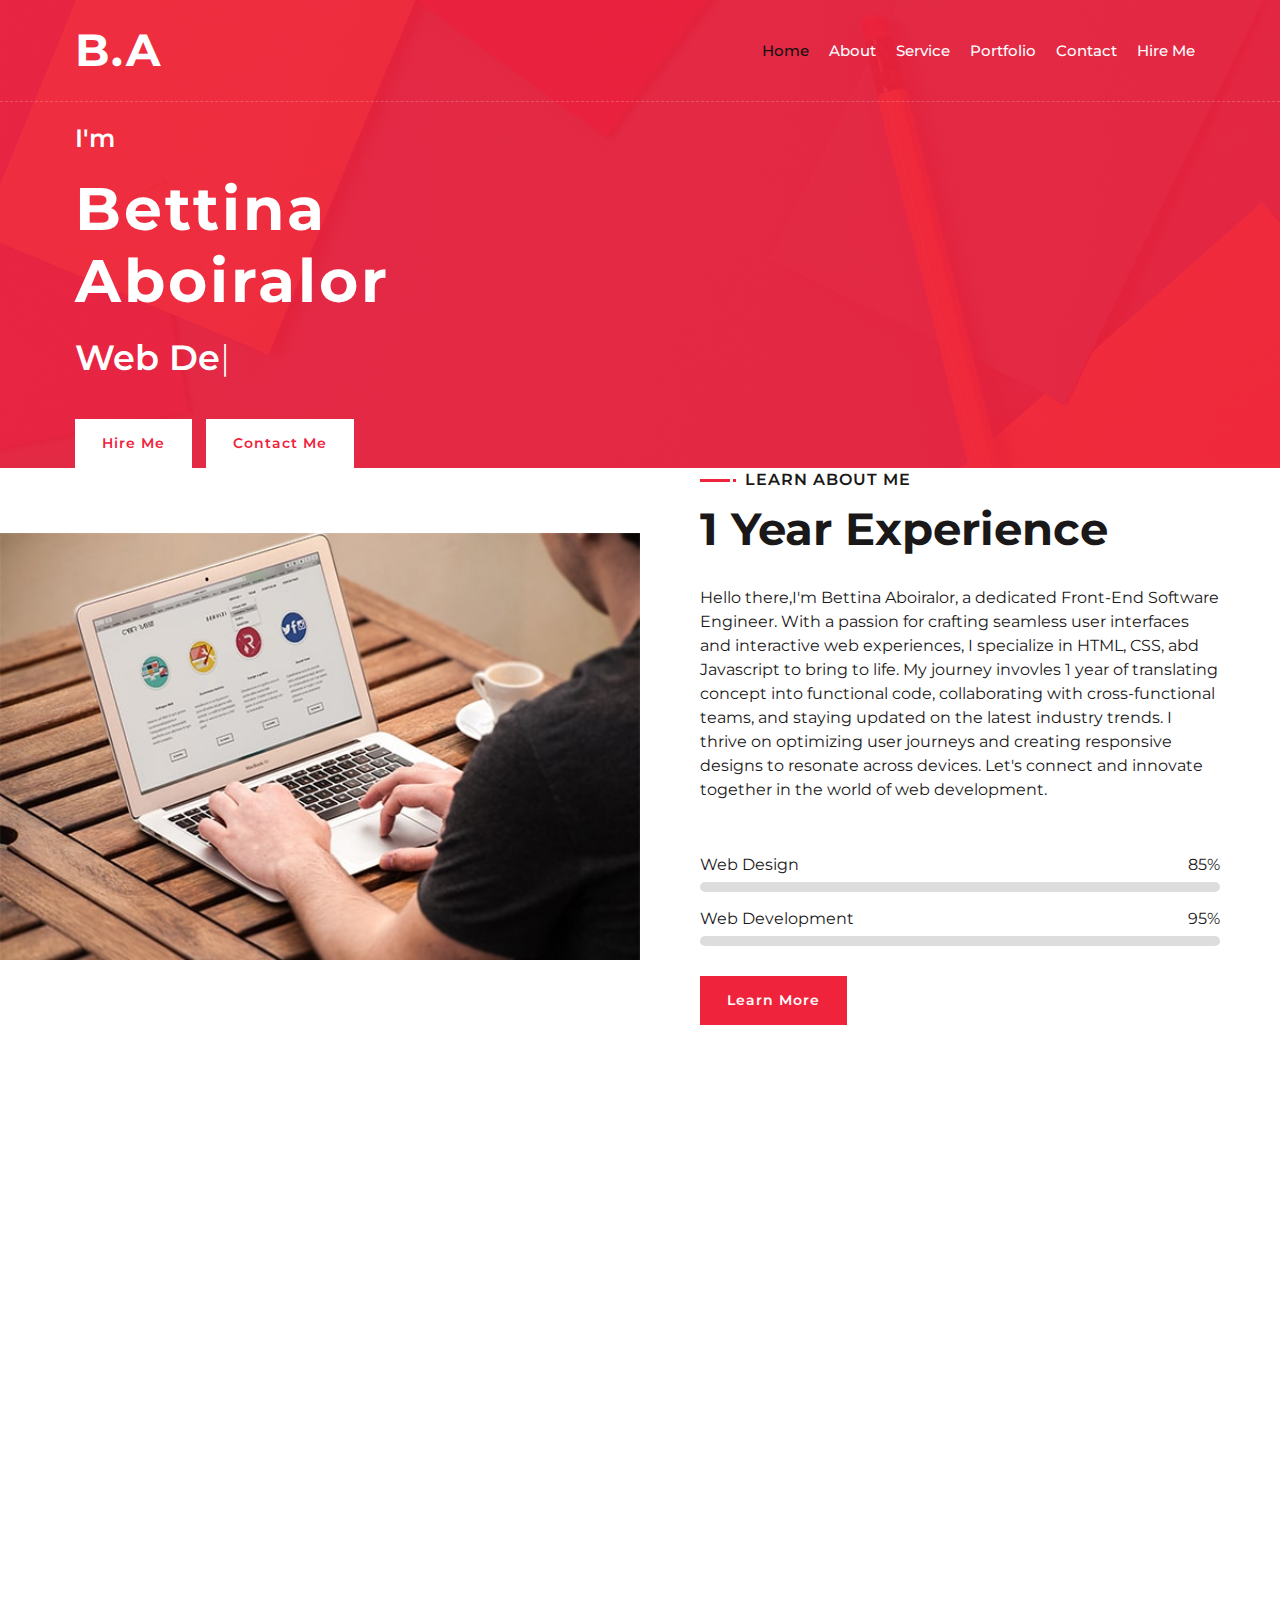
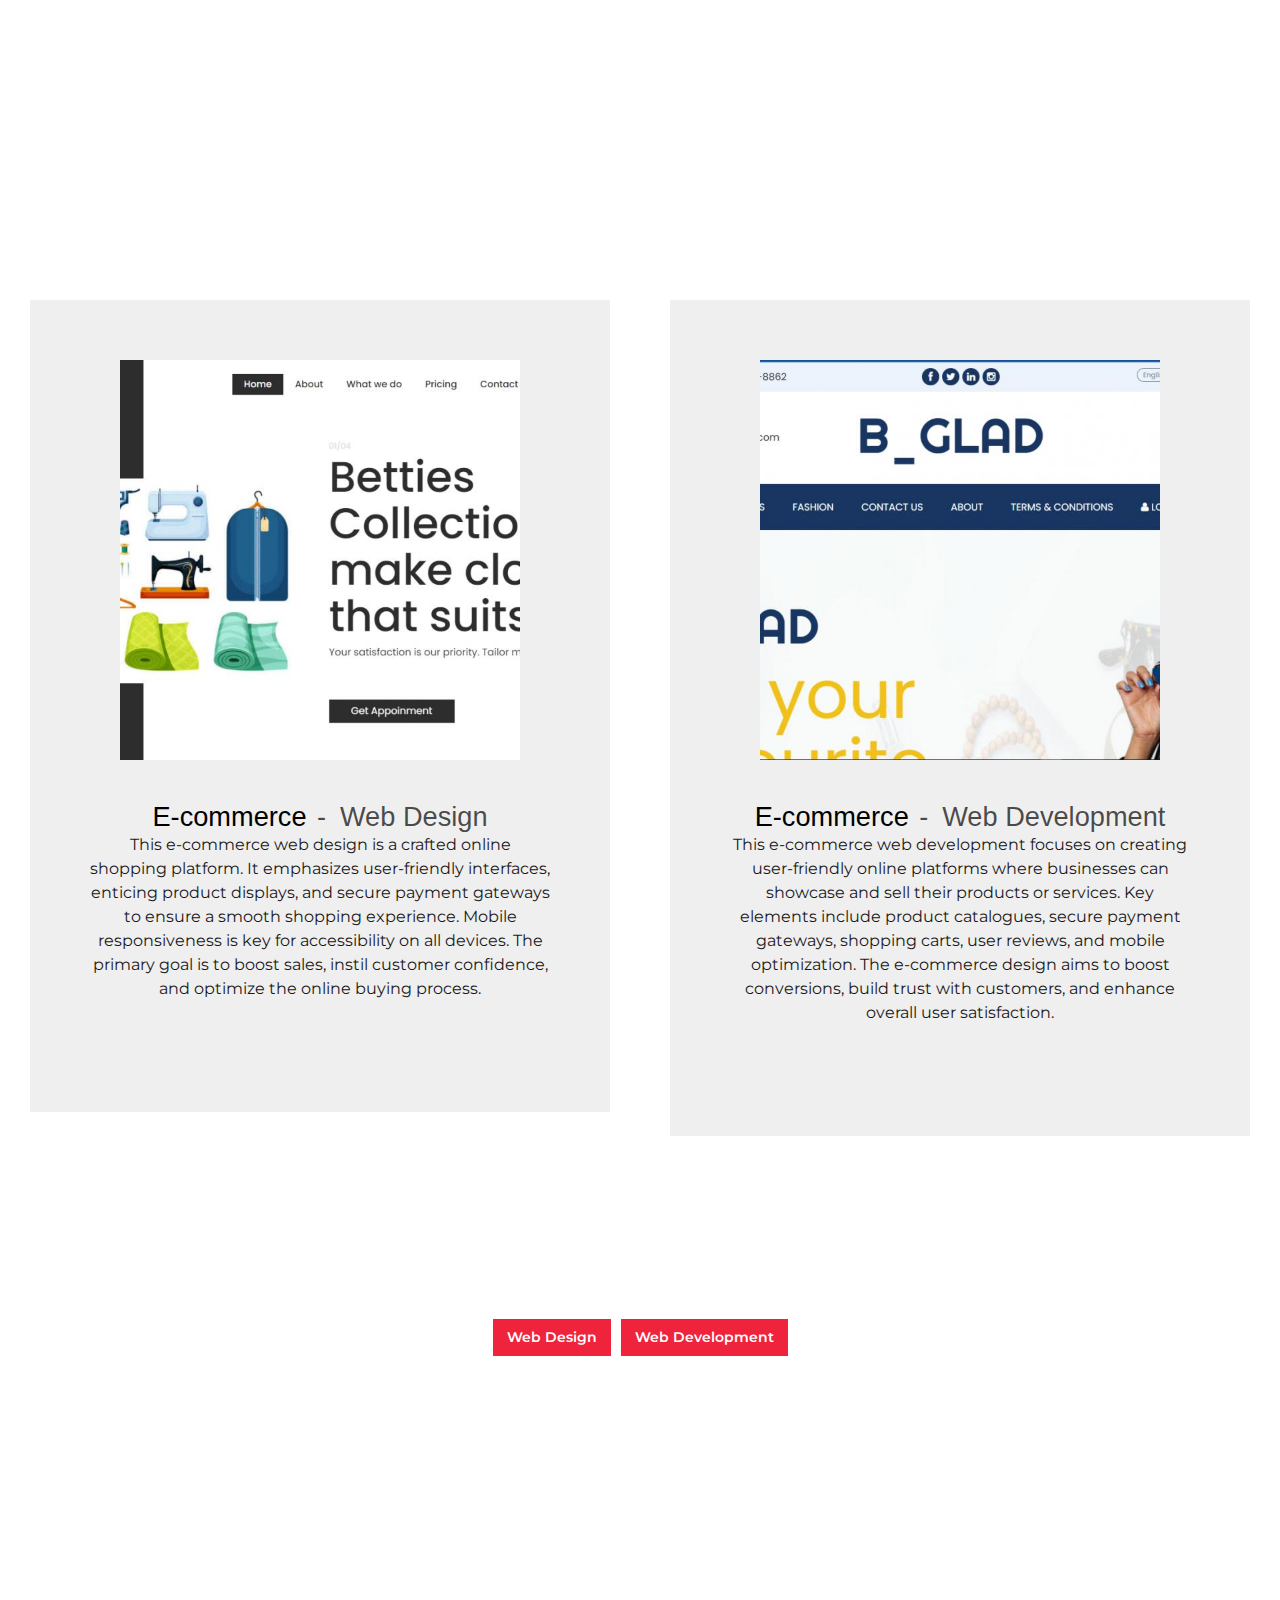
==== index.html @ 9f7c63f4 "Add files via upload" ====
<!DOCTYPE html>
<html lang="en">
    <head>
        <meta charset="utf-8">
        <title>B.A</title>
        <link rel="icon" href="favicon.ico">
        <meta content="width=device-width, initial-scale=1.0" name="viewport">
        <meta name="keywords">
        <meta name="description">

        <!-- Favicon -->
        <link href="img/favicon.ico" rel="icon">

        <!-- Google Font -->
        <link href="https://fonts.googleapis.com/css2?family=Montserrat:wght@300;400;500;600;700&display=swap" rel="stylesheet">
      

        <!-- CSS Libraries -->
        
        <link href="https://stackpath.bootstrapcdn.com/bootstrap/4.4.1/css/bootstrap.min.css" rel="stylesheet">
        <link href="https://cdnjs.cloudflare.com/ajax/libs/font-awesome/5.10.0/css/all.min.css" rel="stylesheet">
        <link href="lib/animate/animate.min.css" rel="stylesheet">
        <link href="lib/owlcarousel/assets/owl.carousel.min.css" rel="stylesheet">
        <link href="lib/lightbox/css/lightbox.min.css" rel="stylesheet">

        <!-- Template Stylesheet -->
        <link href="css/style.css" rel="stylesheet">
        
    </head>

    <body data-spy="scroll" data-target=".navbar" data-offset="51">
        <!-- Nav Bar Start -->
        <div class="navbar navbar-expand-lg bg-light navbar-light">
            <div class="container-fluid">
                <a href="index.html" class="navbar-brand">B.A</a>
                <button type="button" class="navbar-toggler" data-toggle="collapse" data-target="#navbarCollapse">
                    <span class="navbar-toggler-icon"></span>
                </button>

                <div class="collapse navbar-collapse justify-content-between" id="navbarCollapse">
                    <div class="navbar-nav ml-auto">
                        <a href="index.html" class="nav-item nav-link active">Home</a>
                        <a href="about.html" class="nav-item nav-link">About</a>
                        <a href="service.html" class="nav-item nav-link">Service</a>
                        <a href="portfolio.html" class="nav-item nav-link">Portfolio</a>
                        <a href="contact.html" class="nav-item nav-link">Contact</a>
                        <a href="hireme.html" class="nav-item nav-link">Hire Me</a>
                    </div>
                </div>
            </div>
        </div>
        <!-- Nav Bar End -->


        <!-- Hero Start -->
        <div class="hero" id="home">
            <div class="container-fluid">
                <div class="row align-items-center">
                    <div class="col-sm-12 col-md-6">
                        <div class="hero-content">
                            <div class="hero-text">
                                <p>I'm</p>
                                <h1>Bettina Aboiralor</h1>
                                <h2></h2>
                                <div class="typed-text">Web Designer, Web Developer, Front End Developer</div>
                            </div>
                            <div class="hero-btn">
                                <a class="btn" href="hireme.html">Hire Me</a>
                                <a class="btn" href="contact.html" >Contact Me</a>
                            </div>
                        </div>
                    </div>
                   
                    </div>
                </div>
            </div>
        </div>
        <!-- Hero End -->


        <!-- About Start -->
        <div class="about wow fadeInUp" data-wow-delay="0.1s" id="about">
            <div class="container-fluid">
                <div class="row align-items-center">
                    <div class="col-lg-6">
                        <div class="about-img">
                            <img src="img/blog-2.jpg" alt="Image">
                        </div>
                    </div>
                    <div class="col-lg-6">
                        <div class="about-content">
                            <div class="section-header text-left">
                                <p>Learn About Me</p>
                                <h2>1 Year Experience</h2>
                            </div>
                            <div class="about-text">
                                <p>
                                  Hello there,I'm Bettina Aboiralor, a dedicated Front-End Software Engineer. With a passion for crafting seamless user interfaces and interactive web experiences, I specialize in HTML, CSS, abd Javascript to bring to life. My journey invovles 1 year of translating concept into functional code, collaborating with cross-functional teams, and staying updated on the latest industry trends. I thrive on optimizing user journeys and creating responsive designs to resonate across devices. Let's connect and innovate together in the world of web development.
                                </p>
                            </div>
                            <div class="skills">
                                <div class="skill-name">
                                    <p>Web Design</p><p>85%</p>
                                </div>
                                <div class="progress">
                                    <div class="progress-bar" role="progressbar" aria-valuenow="85" aria-valuemin="0" aria-valuemax="100"></div>
                                </div>
                                <div class="skill-name">
                                    <p>Web Development</p><p>95%</p>
                                </div>
                                <div class="progress">
                                    <div class="progress-bar" role="progressbar" aria-valuenow="95" aria-valuemin="0" aria-valuemax="100"></div>
                                </div>
                            </div>
                            <a class="btn" href="">Learn More</a>
                        </div>
                    </div>
                </div>
            </div>
        </div>
        <!-- About End -->
        
        
        <!-- Service Start -->
        <div class="service" id="service">
            <div class="container">
                <div class="section-header text-center wow zoomIn" data-wow-delay="0.1s">
                    <p>What I do</p>
                    <h2>Awesome Quality Services</h2>
                   <br>
                    <p>My passion and goal is to help make your business standout.</p>
                </div>
                <div class="row">
                    <div class="col-lg-6 wow fadeInUp" data-wow-delay="0.0s">
                        <div class="service-item">
                            <div class="service-icon">
                                <i class="fa fa-laptop"></i>
                            </div>
                            <div class="service-text">
                                <h3>Web Design</h3>
                                <p>
                                    My passion as a web designer involves a deep love for creative expression and visual aesthetics. My goal is to craft captivating and user-friendly websites that not only look great but also effectively convey information and engage visitors. I aspire to continuously refine your design skills, stay updated on design trends, and deliver solutions that exceed your clients’ expectations.
                                </p>
                            </div>
                        </div>
                    </div>
                    <div class="col-lg-6 wow fadeInUp" data-wow-delay="0.2s">
                        <div class="service-item">
                            <div class="service-icon">
                                <i class="fa fa-laptop-code"></i>
                            </div>
                            <div class="service-text">
                                <h3>Web Development</h3>
                                <p>
                                    As a web developer, my passion revolves around coding, problem-solving, and building digital solutions. My goal is to create efficient, functional, and secure websites and web applications. I’m enthusiastic about staying current with programming languages and technologies, and my ultimate aim is to develop innovative and user-friendly web experiences that address real-world needs and challenges.
                                </p>
                            </div>
                        </div>
                    </div>
                   
                </div>
            </div>
        </div>
        <!-- Service End -->
        
        
        <!-- works
    ================================================== -->
   


    <div class="service" id="service">
        <div class="container">
            <div class="section-header text-center wow zoomIn" data-wow-delay="0.1s">
                            <p>My Works</p>
                            <h2>Selected Works</h2>
                           <br>
                            <p> Here are some of my selected works I have done lately. Feel free to 
                                check them out.</p>
                        </div>
                    </div>
                </div>

                     
                        <div class="masonry__brick" data-aos="fade-up">
                            <div class="item-folio">
                                <div class="item-folio__thumb">
                                    <a href="img/portfolio/gallery/bfs.jpg" class="thumb-link" title="Web Design" data-size="1050x700">
                                        <img src="img/portfolio/bfs.jpg"
                                             width=400 heiight=400 srcset="img/portfolio/bfs.jpg 1x, img/portfolio/bfs@2x.jpg 2x" alt="">
                                    </a>
                                    <a href="https://bcollections.github.io/" class="item-folio__project-link" title="Project link" target="_blank"></a>
                                </div>
                                
                                <div class="item-folio__text">
                                    <h4 class="item-folio__title">
                                        E-commerce
                                    </h4>
                                    <p class="item-folio__cat">
                                        Web Design
                                    </p>
                                </div>
                                <div class="item-folio__caption">
                                    <p>This e-commerce web design is a crafted online shopping platform. It emphasizes user-friendly interfaces, enticing product displays, and secure payment gateways to ensure a smooth shopping experience. Mobile responsiveness is key for accessibility on all devices. The primary goal is to boost sales, instil customer confidence, and optimize the online buying process.</p>
                                </div>
                            </div>
                        </div> <!-- end masonry__brick -->

             
                       
                          

                                <div class="masonry__brick" data-aos="fade-up">
                                    <div class="item-folio">
                                        <div class="item-folio__thumb">
                                            <a href="img/portfolio/gallery/bglad.jpg" class="thumb-link" title="Web Development" data-size="1050x700">
                                                <img src="img/portfolio/bglad.jpg"
                                                     width=400 heiight=400 srcset="img/portfolio/bglad.jpg 1x, img/portfolio/bglad@2x.jpg 2x" alt="">
                                            </a>
                                            <a href="https://bglad1.github.io/bettie.github.io/" class="item-folio__project-link" title="Project link" target="_blank"></a>
                                        </div>
                                        
                                        <div class="item-folio__text">
                                            <h4 class="item-folio__title">
                                                E-commerce
                                            </h4>
                                            <p class="item-folio__cat">
                                                Web Development
                                            </p>
                                        </div>
                                        <div class="item-folio__caption">
                                            <p>This e-commerce web development focuses on creating user-friendly online platforms where businesses can showcase and sell their products or services. Key elements include product catalogues, secure payment gateways, shopping carts, user reviews, and mobile optimization. The e-commerce design aims to boost conversions, build trust with customers, and enhance overall user satisfaction.</p>
                                        </div>
                                    </div>
                                </div> <!-- end masonry__brick -->
        
                     
                    
                                <div class="masonry-wrap">
        
                                    <div class="masonry">
                                        <div class="grid-sizer"></div>
                                  
                                </div>
             
                
        </div> <!-- end masonry-wrap -->

    </section> <!-- end s-work -->


                  
    
                
        <!-- Portfolio Start -->
        <div class="portfolio" id="portfolio">
            <div class="container">
                <div class="section-header text-center wow zoomIn" data-wow-delay="0.1s">
                    <p>My Portfolio</p>
                    <h2>My Excellent Portfolio</h2>
                </div>
                <div class="row">
                    <div class="col-12">
                        <ul id="portfolio-filter">
                            <li data-filter=".filter-1">Web Design</li>
                            <li data-filter=".filter-1">Web Development</li>
                        </ul>
                    </div>
                </div>
                <div class="row portfolio-container">
                    <div class="col-lg-4 col-md-6 col-sm-12 portfolio-item filter-1 wow fadeInUp" data-wow-delay="0.0s">
                        <div class="portfolio-wrap">
                            <div class="portfolio-img">
                                <img src="img/portfolio-1.jpg" alt="Image">
                            </div>
                            <div class="portfolio-text">
                                <h3>eCommerce Website</h3>
                                <a class="btn" href="img/portfolio-1.jpg" data-lightbox="portfolio">+</a>
                            </div>
                        </div>
                    </div>
                    <div class="col-lg-4 col-md-6 col-sm-12 portfolio-item filter-2 wow fadeInUp" data-wow-delay="0.2s">
                        <div class="portfolio-wrap">
                            <div class="portfolio-img">
                                <img src="img/portfolio-2.jpg" alt="Image">
                            </div>
                            <div class="portfolio-text">
                                <h3>Product Landing Page</h3>
                                <a class="btn" href="img/portfolio-2.jpg" data-lightbox="portfolio">+</a>
                            </div>
                        </div>
                    </div>
                    <div class="col-lg-4 col-md-6 col-sm-12 portfolio-item filter-3 wow fadeInUp" data-wow-delay="1s">
                        <div class="portfolio-wrap">
                            <div class="portfolio-img">
                                <img src="img/portfolio-6.jpg" alt="Image">
                            </div>
                            <div class="portfolio-text">
                                <h3>Company Website</h3>
                                <a class="btn" href="img/portfolio-6.jpg" data-lightbox="portfolio">+</a>
                            </div>
                        </div>
                    </div>
                </div>
            </div>
        </div>
        <!-- Portfolio End -->
        
        
       
        
        <!-- Contact Start -->
        
        <div class="service" id="service">
            <div class="container">
                <div class="section-header text-center wow zoomIn" data-wow-delay="0.1s">
                                <p>Contact</p>
                                <h2>Contact Us</h2>
                               
                            </div>
                        </div>
                    </div>

                    

        <div class="contact wow fadeInUp" data-wow-delay="0.1s" id="contact">
          
            <div class="container-fluid">
                <div class="container">
                    
                    <div class="row align-items-center">
                        <div class="col-md-4"></div>
                        <div class="col-md-8">
                            <div class="contact-form">
                                <div id="success"></div>
                                <form name="sentMessage" id="contactForm" novalidate="novalidate">
                                    <div class="control-group">
                                        <input type="text" class="form-control" id="name" placeholder="Your Name" required="required" data-validation-required-message="Please enter your name" />
                                        <p class="help-block"></p>
                                    </div>
                                    <div class="control-group">
                                        <input type="email" class="form-control" id="email" placeholder="Your Email" required="required" data-validation-required-message="Please enter your email" />
                                        <p class="help-block"></p>
                                    </div>
                                    <div class="control-group">
                                        <input type="text" class="form-control" id="subject" placeholder="Subject" required="required" data-validation-required-message="Please enter a subject" />
                                        <p class="help-block"></p>
                                    </div>
                                    <div class="control-group">
                                        <textarea class="form-control" id="message" placeholder="Message" required="required" data-validation-required-message="Please enter your message"></textarea>
                                        <p class="help-block"></p>
                                    </div>
                                    <div>
                                        <button class="btn" type="submit" id="sendMessageButton">Send Message</button>
                                    </div>
                                </form>
                            </div>
                        </div>
                    </div>
                </div>
            </div>
        </div>
        <!-- Contact End -->


        <!-- Footer Start -->
  <div class="footer wow fadeIn" data-wow-delay="0.3s">
    <div class="container-fluid">
        <div class="container">
            <div class="footer-info">
                <h2>Bettina Aboiralor</h2>
                <h3>FCT, Abuja , Nigeria</h3>
                <div class="footer-menu">
                    <p>+234-8139-128-862</p>
                    <p>bettinaaboiralor@gmail.com</p>
                </div>
                <div class="footer-social">
                    <a href="https://twitter.com/QuinnBettie1?t=qSFgED2hx6zxRzD1YYDjOA&s=09"><i class="fab fa-twitter"></i></a>
                    <a href="https://www.facebook.com/bettina.aboiralor?mibextid=ZbWKwL"><i class="fab fa-facebook-f"></i></a>
                    <a href="https://www.youtube.com/@bettinaaboiralor"><i class="fab fa-youtube"></i></a>
                    <a href="https://instagram.com/b__glad?igshid=ZGUzMzM3NWJiOQ=="><i class="fab fa-instagram"></i></a>
                    <a href="https://www.linkedin.com/in/bettina-eghonghon-6123a1281"><i class="fab fa-linkedin-in"></i></a>
                </div>
            </div>
        </div>
        <div class="container copyright">
            <p>&copy; <a href="#">Bettina Aboiralor</a>, All Right Reserved
  
  </div>
    </div>
</div>
<!-- Footer End -->


 

        



        <!-- JavaScript Libraries -->
        <script src="https://code.jquery.com/jquery-3.4.1.min.js"></script>
        <script src="https://stackpath.bootstrapcdn.com/bootstrap/4.4.1/js/bootstrap.bundle.min.js"></script>
        <script src="lib/easing/easing.min.js"></script>
        <script src="lib/wow/wow.min.js"></script>
        <script src="lib/waypoints/waypoints.min.js"></script>
        <script src="lib/typed/typed.min.js"></script>
        <script src="lib/owlcarousel/owl.carousel.min.js"></script>
        <script src="lib/isotope/isotope.pkgd.min.js"></script>
        <script src="lib/lightbox/js/lightbox.min.js"></script>
        
        <!-- Contact Javascript File -->
        <script src="mail/jqBootstrapValidation.min.js"></script>
        <script src="mail/contact.js"></script>


        <!-- Java Script
    ================================================== -->
    <script src="js/jquery-3.2.1.min.js"></script>
    <script src="js/main.js"></script>

    </body>
  </html>
---- css/style.css ----
/*******************************/
/********* General CSS *********/
/*******************************/
body {
    color: #1a1818;
    background: #ffffff;
    font-family: 'Montserrat', sans-serif;
}

h1,
h2, 
h3, 
h4,
h5, 
h6 {
    color: #1a1818;
}

a {
    color: #181717;
    transition: .3s;
}

a:hover,
a:active,
a:focus {
    color: #EF233C;
    outline: none;
    text-decoration: none;
}

.btn:focus,
.form-control:focus {
    box-shadow: none;
}

.container-fluid {
    max-width: 1366px;
}

.btn {
    padding: 12px 25px;
    font-size: 14px;
    font-weight: 600;
    letter-spacing: 1px;
    color: #ffffff;
    background: #EF233C;
    border: 2px solid transparent;
    border-radius: 0;
    box-shadow: inset 0 0 0 50px #EF233C;
    transition: ease-out 0.3s;
    -webkit-transition: ease-out 0.3s;
    -moz-transition: ease-out 0.3s;
}

.btn:hover {
    color: #EF233C;
    background: transparent;
    box-shadow: inset 0 0 0 0 #EF233C;
    border-color: #EF233C;
}

#loader {
    position: fixed;
    top: 0;
    right: 0;
    bottom: 0;
    left: 0;
    display: flex;
    align-items: center;
    justify-content: center;
    background: #ffffff;
    opacity: 0;
    visibility: hidden;
    -webkit-transition: opacity .3s ease-out, visibility 0s linear .3s;
    -o-transition: opacity .3s ease-out, visibility 0s linear .3s;
    transition: opacity .3s ease-out, visibility 0s linear .3s;
    z-index: 999;
}

#loader.show {
    -webkit-transition: opacity .6s ease-out, visibility 0s linear 0s;
    -o-transition: opacity .6s ease-out, visibility 0s linear 0s;
    transition: opacity .6s ease-out, visibility 0s linear 0s;
    visibility: visible;
    opacity: 1;
}

#loader .loader {
    position: relative;
    width: 45px;
    height: 45px;
    border: 5px solid #dddddd;
    border-top: 5px solid #EF233C;
    border-radius: 50%;
    -webkit-animation: spin 2s linear infinite;
    animation: spin 2s linear infinite;
}

@-webkit-keyframes spin {
    0% { -webkit-transform: rotate(0deg); }
    100% { -webkit-transform: rotate(360deg); }
}

@keyframes spin {
    0% { transform: rotate(0deg); }
    100% { transform: rotate(360deg); }
}

.back-to-top {
    position: fixed;
    display: none;
    width: 44px;
    height: 44px;
    padding: 8px 0;
    text-align: center;
    line-height: 1;
    font-size: 22px;
    right: 15px;
    bottom: 15px;
    z-index: 9;
}

.back-to-top i {
    color: #ffffff;
}

.back-to-top:hover i {
    color: #414141;
}


/**********************************/
/*********** Nav Bar CSS **********/
/**********************************/
.navbar {
    position: relative;
    transition: .5s;
    z-index: 999;
}

.navbar.nav-sticky {
    position: fixed;
    top: 0;
    width: 100%;
    box-shadow: 0 2px 5px rgba(0, 0, 0, .3);
}

.navbar .navbar-brand {
    margin: 0;
    font-size: 45px;
    line-height: 0px;
    font-weight: 700;
    letter-spacing: 2px;
    transition: .5s;
    
}

.navbar .navbar-brand img {
    max-width: 100%;
    max-height: 40px;
}

.navbar .dropdown-menu {
    margin-top: 0;
    border: 0;
    border-radius: 0;
    background: #f8f9fa;
}

@media (min-width: 992px) {
    .navbar {
        position: absolute;
        width: 100%;
        padding: 30px 60px;
        background: transparent !important;
        border-bottom: 1px dashed rgba(256, 256, 256, .2);
        z-index: 9;
    }
    
    .navbar.nav-sticky {
        padding: 10px 60px;
        background: #ffffff !important;
    }
    
    .navbar .navbar-brand {
        color: #ffffff;
    }
    
    .navbar.nav-sticky .navbar-brand {
        color: #EF233C;
    }

    .navbar-light .navbar-nav .nav-link,
    .navbar-light .navbar-nav .nav-link:focus {
        padding: 10px 10px 8px 10px;
        color: #ffffff;
        font-size: 15px;
        font-weight: 500;
    }
    
    .navbar-light.nav-sticky .navbar-nav .nav-link,
    .navbar-light.nav-sticky .navbar-nav .nav-link:focus {
        color: #414141;
    }

    .navbar-light .navbar-nav .nav-link:hover,
    .navbar-light .navbar-nav .nav-link.active {
        color: #111111;
    }
    
    .navbar-light.nav-sticky .navbar-nav .nav-link:hover,
    .navbar-light.nav-sticky .navbar-nav .nav-link.active {
        color: #EF233C;
    }
}

@media (max-width: 991.98px) {   
    .navbar {
        padding: 15px;
        background: #ffffff !important;
    }
    
    .navbar .navbar-brand {
        color: #EF233C;
    }
    
    .navbar .navbar-nav {
        margin-top: 15px;
    }
    
    .navbar a.nav-link {
        padding: 5px;
    }
    
    .navbar .dropdown-menu {
        box-shadow: none;
    }
}


/*******************************/
/********** Hero CSS ***********/
/*******************************/
.hero {
    position: relative;
    width: 100%;
    margin-bottom: 45px;
    padding: 120px 0 0 0;
    overflow: hidden;
    background: linear-gradient(rgba(239, 35, 60, .95), rgba(239, 35, 60, .95)), url(../img/hero-bg.jpg);
    background-position: center;
    background-repeat: no-repeat;
    background-size: cover;
}

.hero .container-fluid {
    padding: 0;
}

.hero .hero-image {
    position: relative;
    text-align: right;
    padding-right: 75px;
}

.hero .hero-image img {
    max-width: 80%;
    max-height: 80%;
}

.hero .hero-content {
    position: relative;
    padding-left: 75px;
    display: flex;
    align-items: flex-start;
    justify-content: center;
    flex-direction: column;
}

.hero .hero-text p {
    color: #ffffff;
    font-size: 25px;
    font-weight: 600;
    margin-bottom: 15px;
}

.hero .hero-text h1 {
    color: #ffffff;
    font-size: 60px;
    font-weight: 700;
    letter-spacing: 3px;
    margin-bottom: 15px;
}

.hero .hero-text h2 {
    display: inline-block;
    margin: 0;
    height: 35px;
    color: #ffffff;
    font-size: 35px;
    font-weight: 600;
}

.hero .hero-text .typed-text {
    display: none;
}

.hero .hero-text .typed-cursor {
    font-size: 35px;
    font-weight: 300;
    color: #ffffff;
}

.hero .hero-btn .btn {
    margin-top: 35px;
    color: #EF233C;
    background: #ffffff;
    box-shadow: inset 0 0 0 50px #ffffff;
}

.hero .hero-btn .btn:hover {
    color: #ffffff;
    background: transparent;
    box-shadow: inset 0 0 0 0 #ffffff;
    border-color: #ffffff;
}

.hero .hero-btn .btn:first-child {
    margin-right: 10px;
}

@media (max-width: 991.98px) {
    .hero {
        padding-top: 60px;
    }
    
    .hero .hero-content {
        padding: 0 15px;
    }
    
    .hero .hero-text p {
        font-size: 20px;
    }
    
    .hero .hero-text h1 {
        font-size: 45px;
    }
    
    .hero .hero-text h2 {
        font-size: 25px;
        height: 25px;
    }
    
    .hero .hero-btn .btn {
        padding: 12px 30px;
        letter-spacing: 1px;
    }
}

@media (max-width: 767.98px) {
    .hero {
        padding-top: 60px;
        padding-bottom: 60px;
    }
    
    .hero,
    .hero .hero-text,
    .hero .hero-btn {
        width: 100%;
        text-align: center;
    }
    
    .hero .hero-text p {
        font-size: 18px;
    }
    
    .hero .hero-text h1 {
        font-size: 35px;
    }
    
    .hero .hero-text h2 {
        font-size: 22px;
        height: 22px;
    }
    
    .hero .hero-btn .btn {
        padding: 10px 15px;
        letter-spacing: 1px;
    }
}

@media (max-width: 575.98px) {
    .hero .hero-text p {
        font-size: 16px;
    }
    
    .hero .hero-text h1 {
        font-size: 30px;
    }
    
    .hero .hero-text h2 {
        font-size: 18px;
        height: 18px;
    }
    
    .hero .hero-btn .btn {
        padding: 8px 10px;
        letter-spacing: 0;
    }
}


/*******************************/
/******* Section Header ********/
/*******************************/
.section-header {
    position: relative;
    margin-bottom: 45px;
}

.section-header p {
    display: inline-block;
    margin: 0 30px;
    margin-bottom: 10px;
    padding-left: 15px;
    position: relative;
    font-size: 16px;
    font-weight: 600;
    letter-spacing: 1px;
    text-transform: uppercase;
    background: #ffffff;
}

.section-header p::before {
    position: absolute;
    content: "";
    height: 3px;
    top: 11px;
    right: 0;
    left: -30px;
    background: #EF233C;
    z-index: -1;
}

.section-header p::after {
    position: absolute;
    content: "";
    width: 3px;
    height: 3px;
    top: 11px;
    left: 3px;
    background: #EF233C;
    z-index: 1;
}

.section-header h2 {
    margin: 0;
    position: relative;
    font-size: 45px;
    font-weight: 700;
}

@media (max-width: 767.98px) {
    .section-header h2 {
        font-size: 30px;
    }
}


/*******************************/
/********** About CSS **********/
/*******************************/
.about {
    position: relative;
    width: 100%;
    margin: -45px 0 45px 0;
}

.about .col-lg-6 {
    padding: 0;
}

.about .section-header {
    margin-bottom: 30px;
}

.about .about-img {
    position: relative;
    height: 100%;
}

.about .about-img img {
    position: relative;
    width: 100%;
    height: 100%;
    object-fit: cover;
}

.about .about-content {
    padding: 0 60px;
}

.about .about-text p {
    font-size: 16px;
}

.about .skills {
    margin-bottom: 30px;
}

.about .skill-name {
    margin-top: 15px;
}

.about .skill-name p {
    display: inline-block;
    margin-bottom: 5px;
    font-size: 16px;
    font-weight: 400;
}

.about .skill-name p:last-child {
    float: right;
}

.about .progress {
    height: 10px;
    border-radius: 10px;
    background: #dddddd;
}

.about .progress .progress-bar {
    width: 0px;
    background: #EF233C;
    border-radius: 10px;
    transition: 2s;
}

.about .about-text a.btn {
    margin-top: 15px;
}

@media (max-width: 991.98px) {
    .about .about-content {
        padding: 45px 15px 0 15px;
    }
}


/*******************************/
/******* Experience CSS ********/
/*******************************/
.experience {
    position: relative;
    padding: 45px 0 15px 0;
}

.experience .timeline {
    position: relative;
    width: 100%;
}

.experience .timeline::after {
    content: '';
    position: absolute;
    width: 2px;
    background: #EF233C;
    top: 0;
    bottom: 0;
    left: 50%;
    margin-left: -1px;
}

.experience .timeline .timeline-item {
    position: relative;
    background: inherit;
    width: 50%;
    margin-bottom: 30px;
}

.experience .timeline .timeline-item.left {
    left: 0;
    padding-right: 30px;
}

.experience .timeline .timeline-item.right {
    left: 50%;
    padding-left: 30px;
}

.experience .timeline .timeline-item::after {
    content: '';
    position: absolute;
    width: 16px;
    height: 16px;
    top: 48px;
    right: -8px;
    background: #ffffff;
    border: 2px solid #EF233C;
    border-radius: 16px;
    z-index: 1;
}

.experience .timeline .timeline-item.right::after {
    left: -8px;
}

.experience .timeline .timeline-item::before {
  content: '';
  position: absolute;
  width: 0;
  height: 0;
  top: 46px;
  right: 10px;
  z-index: 1;
  border: 10px solid;
  border-color: transparent transparent transparent #dddddd;
}

.experience .timeline .timeline-item.right::before {
  left: 10px;
  border-color: transparent #dddddd transparent transparent;
}

.experience .timeline .timeline-date {
    position: absolute;
    width: 100%;
    top: 44px;
    font-size: 16px;
    font-weight: 600;
    color: #EF233C;
    text-transform: uppercase;
    letter-spacing: 1px;
    z-index: 1;
}

.experience .timeline .timeline-item.left .timeline-date {
    text-align: left;
    left: calc(100% + 55px);
}

.experience .timeline .timeline-item.right .timeline-date {
    text-align: right;
    right: calc(100% + 55px);
}

.experience .timeline .timeline-text {
    padding: 30px;
    background: #ffffff;
    position: relative;
    border-right: 5px solid #dddddd;
    box-shadow: 0 0 60px rgba(0, 0, 0, .08);
}

.experience .timeline .timeline-item.right .timeline-text {
    border-right: none;
    border-left: 5px solid #dddddd;
}

.experience .timeline .timeline-text h2 {
    margin: 0 0 5px 0;
    font-size: 22px;
    font-weight: 600;
}

.experience .timeline .timeline-text h4 {
    margin: 0 0 10px 0;
    font-size: 16px;
    font-style: italic;
    font-weight: 400;
}

.experience .timeline .timeline-text p {
    margin: 0;
    font-size: 16px;
}

@media (max-width: 767.98px) {
    .experience .timeline::after {
        left: 8px;
    }

    .experience .timeline .timeline-item {
        width: 100%;
        padding-left: 38px;
    }
    
    .experience .timeline .timeline-item.left {
        padding-right: 0;
    }
    
    .experience .timeline .timeline-item.right {
        left: 0%;
        padding-left: 38px;
    }

    .experience .timeline .timeline-item.left::after, 
    .experience .timeline .timeline-item.right::after {
        left: 0;
    }
    
    .experience .timeline .timeline-item.left::before,
    .experience .timeline .timeline-item.right::before {
        left: 18px;
        border-color: transparent #dddddd transparent transparent;
    }
    
    .experience .timeline .timeline-item.left .timeline-date,
    .experience .timeline .timeline-item.right .timeline-date {
        position: relative;
        top: 0;
        right: auto;
        left: 0;
        text-align: left;
        margin-bottom: 10px;
    }
    
    .experience .timeline .timeline-item.left .timeline-text,
    .experience .timeline .timeline-item.right .timeline-text {
        border-right: none;
        border-left: 5px solid #dddddd;
    }
}


/* ------------------------------------------------------------------- 
 * ## links
 * ------------------------------------------------------------------- */
 a {
    color: #cf1767;
    transition: all 0.3s ease-in-out;
  }
  
  a:hover,
  a:focus,
  a:active {
    color: #000000;
  }
  
  a:hover,
  a:active {
    outline: 0;
  }
  <!-- Back to top button -->
  <a href="#" class="btn back-to-top"><i class="fa fa-chevron-up"></i></a>
  


 
  
  <!-- Pre Loader -->
  <div id="loader" class="show">
      <div class="loader"></div>
  </div>

    

/* ------------------------------------------------------------------- 
 * ## Spacing 
 * ------------------------------------------------------------------- */
 button,
 .btn {
   margin-bottom: 1.6rem;
 }
 
 fieldset {
   margin-bottom: 1.6rem;
 }
 
 input,
 textarea,
 select,
 pre,
 blockquote,
 figure,
 table,
 p,
 ul,
 ol,
 dl,
 form,
 .video-container,
 .ss-custom-select {
   margin-bottom: 3.2rem;
 }
 


/* ===================================================================
 * # works
 *
 * ------------------------------------------------------------------- */
 .s-works {
    padding-top: 19.2rem;
    padding-bottom: 16rem;
    background-color: #ffffff;
  }
  
  
.masonry-wrap {
  width: 89%;
  max-width: 1400px;
  margin-top: 11.2rem;
  margin-right: auto;
  margin-left: auto;
}

.masonry .grid-sizer,
.masonry__brick {
  width: 50%;
}

.masonry__brick {
  float: left;
  padding: 0 30px;
  margin-bottom: 60px;
}

.item-folio {
  text-align: center;
  padding: 60px;
  background-color: #EFEFEF;
  transition: all 0.5s ease-in-out;
}

/* item-folio thumb
 * -------------------------------------- */
.item-folio__thumb {
  position: relative;
  overflow: hidden;
}

.item-folio__thumb .thumb-link {
  display: block;
  position: relative;
}

.item-folio__thumb .thumb-link::before,
.item-folio__thumb .thumb-link::after,
.item-folio__thumb .thumb-link .item-folio__project-link {
  transition: all 0.5s ease-in-out;
}

.item-folio__thumb .thumb-link::before {
  display: block;
  content: "";
  background-color: rgba(0, 0, 0, 0.7);
  position: absolute;
  top: 0;
  left: 0;
  width: 100%;
  height: 100%;
  opacity: 0;
  visibility: hidden;
}

.item-folio__thumb .thumb-link::after {
  display: block;
  content: "";
  width: 3.6rem;
  height: 3.6rem;
  background-repeat: no-repeat;
  background-position: center center;
  background-size: 80%;
  background-image: url(../img/icons/icon-plus.svg);
  opacity: 0;
  visibility: hidden;
  -webkit-transform: translate3d(-50%, -50%, 0);
  transform: translate3d(-50%, -50%, 0);
  z-index: 2;
  position: absolute;
  top: 50%;
  left: 50%;
}

.item-folio__thumb img {
  vertical-align: bottom;
}

.item-folio__thumb .item-folio__project-link {
  display: block;
  width: 6.4rem;
  height: 6.4rem;
  background-color: #cf1767;
  background-repeat: no-repeat;
  background-position: center center;
  background-size: 30%;
  background-image: url(../img/icons/icon-link.svg);
  -webkit-transform: translate3d(0, 100%, 0);
  transform: translate3d(0, 100%, 0);
  z-index: 2;
  position: absolute;
  bottom: 0;
  right: 0;
}

/* item-folio thumb on hover 
 * ----------------------------------------------- */
.item-folio__thumb:hover a::before,
.item-folio__thumb:hover a::after {
  opacity: 1;
  visibility: visible;
}

.item-folio__thumb:hover .item-folio__project-link {
  -webkit-transform: translate3d(0, 0, 0);
  transform: translate3d(0, 0, 0);
}

/* item-folio text
 * ------------------------------------------------ */
.item-folio__text {
  margin-top: 8.92%;
}

.item-folio__text,
.item-folio__title,
.item-folio__cat {
  display: inline-block;
}

.item-folio__title,
.item-folio__cat {
  font-family: "Roboto", sans-serif;
  font-size: 1.7rem;
  margin-top: 0;
  margin-bottom: 0;
  line-height: 2rem;
}

.item-folio__title {
  font-weight: 500;
  color: #000000;
}

.item-folio__cat {
  font-weight: 300;
  color: rgba(0, 0, 0, 0.7);
}

.item-folio__cat::before {
  content: "-";
  margin: 0 .4rem;
}

.item-folio__caption {
  display: inline-block;
}

/* ------------------------------------------------------------------- 
 * responsive:
 * works


*
* ------------------------------------------------------------------- */
.wide {
  max-width: 1400px;
}

.narrow {
  max-width: 1000px;
}

.heading-block {
  position: relative;
}

.heading-block--center {
  max-width: 940px;
  text-align: center;
}

.section-heading {
  font-family: "Roboto", sans-serif;
  font-weight: 600;
  font-size: 1.7rem;
  line-height: 1.176;
  text-transform: uppercase;
  letter-spacing: .5rem;
  margin-top: 0;
  padding-top: 3.2rem;
  margin-bottom: 8rem;
  position: relative;
}

.section-heading::before {
  content: "";
  display: inline-block;
  width: 150px;
  height: 2px;
  background-color: #cf1767;
  position: absolute;
  top: 0;
  left: 0;
}

.section-heading--centerbottom {
  text-align: center;
  padding-top: 0;
  padding-bottom: 3.2rem;
}

.section-heading--centerbottom::before {
  margin-left: -75px;
  top: auto;
  bottom: 0;
  left: 50%;
}

.section-desc {
  font-family: "Frank Ruhl Libre", serif;
  font-size: 5.4rem;
  font-weight: 400;
  line-height: 1.259;
  letter-spacing: -0.05rem;
  color: #000000;
  text-align: center;
}

.item-title {
  font-family: "Frank Ruhl Libre", serif;
  font-size: 3.6rem;
  font-weight: 500;
  line-height: 1.222;
  margin-top: 0;
  color: #000000;
}

.ss-dark .section-heading,
.ss-dark .section-desc {
  color: #ffffff;
}

/* ------------------------------------------------------------------- 



 * ------------------------------------------------------------------- */
@media screen and (max-width:1200px) {
  .masonry__brick {
    padding: 0 24px;
    margin-bottom: 48px;
  }

  .item-folio {
    padding: 48px;
  }

  .item-folio__thumb .thumb-link::after {
    width: 3rem;
    height: 3rem;
  }

  .item-folio__thumb .item-folio__project-link {
    width: 5.6rem;
    height: 5.6rem;
  }

  .item-folio__title,
  .item-folio__cat {
    font-size: 1.5rem;
  }

}

@media screen and (max-width:1024px) {
  .masonry__brick {
    padding: 0 20px;
    margin-bottom: 40px;
  }

  .item-folio {
    padding: 40px;
  }

}

@media screen and (max-width:900px) {
  .masonry__brick {
    padding: 0 16px;
    margin-bottom: 32px;
  }

  .item-folio {
    padding: 32px;
  }

}

@media screen and (max-width:767.98px) {
  .s-works {
    padding-top: 16rem;
  }

  .masonry-wrap {
    margin-top: 7.2rem;
  }

  .masonry .grid-sizer,
  .masonry__brick {
    width: 100%;
  }

  .masonry__brick {
    float: none;
    margin-bottom: 60px;
  }

  .item-folio {
    padding: 8.92% 8.92% 8.92%;
  }

  .item-folio__thumb .thumb-link::after {
    width: 3.6rem;
    height: 3.6rem;
  }

  .item-folio__thumb .item-folio__project-link {
    width: 6.4rem;
    height: 6.4rem;
  }

  .item-folio__title,
  .item-folio__cat {
    font-size: 1.7rem;
  }

}

@media screen and (max-width:600px) {
  .masonry-wrap {
    width: auto;
    padding-left: 25px;
    padding-right: 25px;
  }

  .masonry__brick {
    padding: 0 10px;
    margin-bottom: 44px;
  }

  .item-folio__thumb .thumb-link::after {
    width: 3rem;
    height: 3rem;
  }

  .item-folio__thumb .item-folio__project-link {
    width: 5.6rem;
    height: 5.6rem;
  }

  .item-folio__title,
  .item-folio__cat {
    font-size: 1.5rem;
  }

}

@media screen and (max-width:500px) {
  .masonry__brick {
    margin-bottom: 3.6rem;
  }

}

@media screen and (max-width:400px) {
  .masonry__brick {
    padding: 0;
    margin-bottom: 3.2rem;
  }

}

/*******************************/
/********* Service CSS *********/
/*******************************/
.service {
    position: relative;
    width: 100%;
    padding: 45px 0 15px 0;
}

.service .service-item {
    position: relative;
    margin-bottom: 30px;
    display: flex;
    align-items: center;
    box-shadow: inset 0 0 0 0 transparent;
    transition: ease-out 0.5s;
}

.service .service-item:hover {
    box-shadow: inset 800px 0 0 0 #EF233C;
}

.service .service-icon {
    position: relative;
    width: 150px;
    min-height: 150px;
    display: flex;
    align-items: center;
    justify-content: center;
    border: 1px solid #EF233C;
    background: #ffffff;
}

.service .service-icon i {
    position: relative;
    font-size: 60px;
    color: #EF233C;
    transition: .3s;
}

.service .service-item:hover i {
    font-size: 75px;
}

.service .service-text {
    position: relative;
    width: calc(100% - 120px);
    padding: 0 30px;
}

.service .service-text h3 {
    margin-bottom: 10px;
    font-size: 20px;
    font-weight: 600;
    transition: 1s;
}

.service .service-text p {
    margin: 0;
    font-size: 16px;
    transition: 1s;
}

.service .service-item:hover .service-text h3,
.service .service-item:hover .service-text p {
    color: #ffffff;
}

@media (max-width: 575.98px) {
    .service .service-text h3 {
        font-size: 16px;
        margin-bottom: 5px;
    }
    
    .service .service-text p {
        font-size: 14px;
    }
}


/*******************************/
/******** Portfolio CSS ********/
/*******************************/
.portfolio {
    position: relative;
    padding: 45px 0 15px 0;
}

.portfolio #portfolio-filter {
    padding: 0;
    margin: -15px 0 25px 0;
    list-style: none;
    font-size: 0;
    text-align: center;
}

.portfolio #portfolio-filter li {
    cursor: pointer;
    display: inline-block;
    margin: 5px;
    padding: 6px 12px;
    font-size: 14px;
    font-weight: 600;
    color: #ffffff;
    background: #EF233C;
    border: 2px solid transparent;
    border-radius: 0;
    box-shadow: inset 0 0 0 50px #EF233C;
    transition: ease-out 0.3s;
    -webkit-transition: ease-out 0.3s;
    -moz-transition: ease-out 0.3s;
}

.portfolio #portfolio-filter li:hover,
.portfolio #portfolio-filter li.filter-active {
    color: #EF233C;
    background: transparent;
    box-shadow: inset 0 0 0 0 #EF233C;
    border-color: #EF233C;
}

.portfolio .portfolio-item {
    position: relative;
}

.portfolio .portfolio-wrap {
    position: relative;
    width: 100%;
}

.portfolio .portfolio-img {
    position: relative;
    overflow: hidden;
}

.portfolio .portfolio-img img {
    position: relative;
    width: 100%; 
    height: 100%; 
    object-fit: cover;
    transform: scale(1.1);
    transition: .5s;
}

.portfolio .portfolio-item:hover img {
    margin-left: 15px;
}

.portfolio .portfolio-text {
    position: relative;
    height: 60px;
    width: calc(100% - 30px);
    margin: -30px 15px 30px 15px;
    display: flex;
    align-items: center;
    background: #ffffff;
    box-shadow: 0 0 15px rgba(0, 0, 0, .12);
}

.portfolio .portfolio-text h3 {
    width: calc(100% - 70px);
    font-size: 18px;
    font-weight: 600;
    margin: 0 0 0 15px;
    white-space: nowrap;
    overflow: hidden;
}

.portfolio .portfolio-text a.btn {
    width: 50px;
    height: 50px;
    padding: 0 0 2px 1px;
    display: flex;
    align-items: center;
    justify-content: center;
    font-size: 45px;
    font-weight: 100;
}

.portfolio .portfolio-item:hover a.btn {
    color: #EF233C;
    background: transparent;
    box-shadow: inset 0 0 0 0 #EF233C;
    border-color: #EF233C;
}


/*******************************/
/********* Banner CSS **********/
/*******************************/
.banner {
    position: relative;
    width: 100%;
    margin: 45px 0;
    padding: 90px 0;
    background: #EF233C;
}

.banner .container {
    max-width: 750px;
    text-align: center;
}

.banner .section-header {
    margin-bottom: 20px;
}

.banner .section-header p {
    color: #414141;
    background: transparent;
}

.banner .section-header p::after {
    display: none;
}

.banner .section-header h2 {
    color: #ffffff;
}

.banner .section-header h2 span {
    color: #414141;
    font-size: 50px;
}

.banner .banner-text p {
    font-size: 18px;
    color: #ffffff;
}

.banner .banner-text .btn {
    margin-top: 15px;
    color: #EF233C;
    background: #ffffff;
    box-shadow: inset 0 0 0 50px #ffffff;
}

.banner .banner-text .btn:hover {
    color: #ffffff;
    background: transparent;
    box-shadow: inset 0 0 0 0 #ffffff;
    border-color: #ffffff;
}


/*******************************/
/********* Pricing CSS *********/
/*******************************/
.price {
    position: relative;
    width: 100%;
    padding: 45px 0 15px 0;
}

.price .row {
    padding: 0 15px;
}

.price .col-md-4 {
    padding: 0;
}

.price .price-item {
    position: relative;
    margin-bottom: 30px;
    background: #ffffff;
}

.price .featured-item {
    box-shadow: 0 0 30px rgba(0, 0, 0, .2);
    z-index: 1;
}

.price .price-header,
.price .price-body,
.price .price-footer {
    position: relative;
    text-align: center;
}

.price .price-header {
    padding: 45px 0 30px 0;
    color: #414141;
}

.price .price-item.featured-item .price-header {
    color: #EF233C;
}

.price .price-title h2 {
    font-size: 25px;
    font-weight: 400;
    text-transform: uppercase;
}

.price .price-prices h2 {
    font-size: 45px;
    font-weight: 700;
    margin-left: 10px;
}

.price .price-prices h2 small {
    position: absolute;
    font-size: 18px;
    font-weight: 400;
    margin-top: 9px;
    margin-left: -12px;
}

.price .price-prices h2 span {
    margin-left: 1px;
    font-size: 18px;
    font-weight: 400;
}

.price .price-item.featured-item h2 {
    color: #EF233C;
}

.price .price-body {
    padding: 0 0 20px 0;
}

.price .price-description ul {
    margin: 0;
    padding: 0;
    list-style: none;
}

.price .price-description ul li {
    padding: 0 0 20px 0;
}

.price .price-item .price-action {
    padding-bottom: 45px;
}

.price .price-item .price-action .btn {
    color: #ffffff;
    background: #414141;
    box-shadow: inset 0 0 0 50px #414141;
}

.price .price-item .price-action .btn:hover {
    color: #414141;
    background: transparent;
    box-shadow: inset 0 0 0 0 #414141;
    border-color: #414141;
}

.price .price-item.featured-item .price-action .btn {
    color: #ffffff;
    background: #EF233C;
    box-shadow: inset 0 0 0 50px #EF233C;
}

.price .price-item.featured-item .price-action .btn:hover {
    color: #EF233C;
    background: transparent;
    box-shadow: inset 0 0 0 0 #EF233C;
    border-color: #EF233C;
}


/*******************************/
/*********** Team CSS **********/
/*******************************/
.team {
    position: relative;
    width: 100%;
    padding: 45px 0 15px 0;
}

.team .team-item {
    position: relative;
    background: #ffffff;
    margin-bottom: 30px;
    display: flex;
    align-items: center;
    justify-content: flex-start;
    box-shadow: inset 0 0 0 0 transparent;
    transition: ease-out 0.5s;
}

.team .team-img {
    position: relative;
    width: 50%;
    overflow: hidden;
}

.team .team-img img {
    position: relative;
    width: 100%;
    transition: .5s;
}

.team .team-text {
    position: relative;
    width: 50%;
    padding: 0 30px;
}

.team .team-text h2 {
    color: #EF233C;
    font-size: 18px;
    font-weight: 600;
    margin-bottom: 5px;
    transition: 1s;
}

.team .team-text h4 {
    font-size: 14px;
    font-weight: 600;
    margin-bottom: 15px;
    transition: 1s;
}

.team .team-text p {
    margin-bottom: 20px;
    transition: 1s;
}

.team .team-social {
    position: relative;
    display: flex;
    align-items: center;
    justify-content: flex-start;
}

.team .team-social a.btn {
    width: 35px;
    height: 35px;
    padding: 0;
    display: flex;
    align-items: center;
    justify-content: center;
    font-size: 14px;
    font-weight: normal;
    margin-right: 5px;
}

.team .team-item:hover {
    box-shadow: inset 800px 0 0 0 #EF233C;
}

.team .team-item:hover .team-img img {
    transform: scale(1.2);
}

.team .team-item:hover .team-text h2,
.team .team-item:hover .team-text h4,
.team .team-item:hover .team-text p {
    color: #ffffff;
}

.team .team-item:hover .team-social a.btn {
    background: #ffffff;
}

.team .team-item:hover .team-social a.btn:hover {
    border-color: #ffffff;
}

@media(max-width: 575.98px) {
    .team .team-text {
        padding: 0 15px;
    }
    
    .team .team-text h2 {
        font-size: 16px;
        margin-bottom: 0;
    }

    .team .team-text h4 {
        margin-bottom: 5px;
    }

    .team .team-text p {
        font-size: 14px;
        line-height: 18px;
        margin-bottom: 10px;
    }
}


/*******************************/
/******* Testimonial CSS *******/
/*******************************/
.testimonial {
    position: relative;
    margin: 45px 0;
    padding: 90px 0;
    background: #EF233C;
}

.testimonial .container {
    max-width: 900px;
}

.testimonial .testimonial-icon {
    margin-bottom: 45px;
    text-align: center;
}

.testimonial .testimonial-icon i {
    font-size: 60px;
    color: rgba(256, 256, 256, .5);
}

.testimonial .testimonial-item {
    position: relative;
    margin: 0 15px;
    text-align: center;
}

.testimonial .testimonial-img {
    position: relative;
    margin-bottom: 15px;
    z-index: 1;
}

.testimonial .testimonial-item img {
    margin: 0 auto;
    width: 120px;
    padding: 10px;
    border: 5px dotted #ffffff;
    border-radius: 100px;
}

.testimonial .testimonial-text {
    position: relative;
    margin-top: -70px;
    padding: 65px 35px 30px 35px;
    text-align: center;
    background: #ffffff;
    border-radius: 500px;
}

.testimonial .testimonial-item p {
    font-size: 18px;
    font-style: italic;
}

.testimonial .testimonial-text h3 {
    color: #EF233C;
    font-size: 18px;
    font-weight: 600;
    margin-bottom: 10px;
}

.testimonial .testimonial-text h4 {
    color: #666666;
    font-size: 14px;
    margin-bottom: 0;
}

.testimonial .owl-dots {
    margin-top: 15px;
    text-align: center;
}

.testimonial .owl-dot {
    display: inline-block;
    margin: 0 5px;
    width: 12px;
    height: 12px;
    border-radius: 50%;
    background: rgba(256, 256, 256, .5);
}

.testimonial .owl-dot.active {
    background: #ffffff;
}







/*******************************/
/********* hire me*********/
/*******************************/





/* Style inputs with type="text", select elements and textareas */
input[type=text], select, textarea {
    width: 100%; /* Full width */
    padding: 12px; /* Some padding */ 
    border: 1px solid #302f2f; /* Gray border */
    border-radius: 4px; /* Rounded borders */
    box-sizing: border-box; /* Make sure that padding and width stays in place */
    margin-top: 6px; /* Add a top margin */
    margin-bottom: 16px; /* Bottom margin */
    resize: vertical /* Allow the user to vertically resize the textarea (not horizontally) */
  }
  
  /* Style the submit button with a specific background color etc */
  input[type=submit] {
    background-color: #0f9b68;
    color: white;
    padding: 12px 20px;
    border: none;
    border-radius: 4px;
    cursor: pointer;
  }
  
  /* When moving the mouse over the submit button, add a darker green color */
  input[type=submit]:hover {
    background-color: #054208;
  }
  
  /* Add a background color and some padding around the form */
  .container_hire {
    border-radius: 5px;
    background-color: #cececeef;
    padding: 20px;
  }











/*******************************/
/********* hire me*********/
/*******************************/








/*******************************/
/********* Contact CSS *********/
/*******************************/
.contact {
    position: relative;
    width: 100%;
    margin: 45px 0;
    background: #EF233C;
}

.contact .container-fluid {
    background: url(../img/contact.jpg) left center no-repeat;
    background-size: contain;
}

.contact .contact-form {
    position: relative;
    padding: 90px 0 90px 45px;
    background: #EF233C;
}

.contact .contact-form input {
    color: #ffffff;
    padding: 15px 0;
    background: none;
    border-radius: 0;
    border: none;
    border-bottom: 1px solid rgba(256, 256, 256, .5);
}

.contact .contact-form textarea {
    color: #ffffff;
    height: 90px;
    padding: 15px 0;
    background: none;
    border-radius: 0;
    border: none;
    border-bottom: 1px solid rgba(256, 256, 256, .5);
}

.contact .contact-form .form-control::placeholder {
    color: #ffffff;
    opacity: 1;
}

.contact .contact-form .form-control:-ms-input-placeholder,
.contact .contact-form .form-control::-ms-input-placeholder {
    color: #ffffff;
}

.contact .contact-form .btn {
    margin-top: 35px;
    color: #EF233C;
    background: #ffffff;
    box-shadow: inset 0 0 0 50px #ffffff;
}

.contact .contact-form .btn:hover {
    color: #ffffff;
    background: transparent;
    box-shadow: inset 0 0 0 0 #ffffff;
    border-color: #ffffff;
}

.contact .help-block ul {
    margin: 0;
    padding: 0;
    list-style-type: none;
    font-size: 14px;
    font-style: italic;
    color: #ffffff;
}

@media (max-width: 767.98px) {
    .contact .container-fluid {
        background: none;
    }
    
    .contact .contact-form {
        padding: 90px 0;
    }
}


/*******************************/
/*********** Blog CSS **********/
/*******************************/
.blog {
    position: relative;
    width: 100%;
    padding: 45px 0 15px 0;
}

.blog .blog-item {
    position: relative;
    margin-bottom: 30px;
}

.blog .blog-img {
    position: relative;
    width: 100%;
    overflow: hidden;
}

.blog .blog-img img {
    width: 100%;
    transition: .5s;
}

.blog .blog-item:hover img {
    transform: scale(1.1);
}

.blog .blog-text {
    position: relative;
    padding: 30px;
    border-right: 1px solid rgba(0, 0, 0, .07);
    border-bottom: 1px solid rgba(0, 0, 0, .07);
    border-left: 1px solid rgba(0, 0, 0, .07);
}

.blog .blog-text h2 {
    font-size: 25px;
    font-weight: 600;
}

.blog .blog-text p {
    margin-bottom: 10px;
}

.blog .blog-item a.btn {
    margin-top: 10px;
    padding: 8px 15px;
}

.blog .blog-item a.btn i {
    margin-left: 5px;
}

.blog .blog-meta {
    position: relative;
    display: flex;
    margin-bottom: 15px;
}

.blog .blog-meta p {
    margin: 0 10px 0 0;
    font-size: 13px;
}

.blog .blog-meta i {
    color: #414141;
    margin-right: 5px;
}

.blog .blog-meta p:last-child {
    margin: 0;
}


/*******************************/
/********* Footer CSS **********/
/*******************************/
.footer {
    position: relative;
    margin-top: 45px;
    background: #EF233C;
}

.footer .container-fluid {
    padding: 60px 0 0 0;
}

.footer .footer-info {
    position: relative;
    width: 100%;
    text-align: center;
}

.footer .footer-info h2 {
    margin-bottom: 20px;
    font-size: 30px;
    font-weight: 700;
    color: #ffffff;
}

.footer .footer-info h3 {
    margin-bottom: 25px;
    font-size: 22px;
    font-weight: 600;
    color: #ffffff;
}

.footer .footer-menu {
    width: 100%;
    display: flex;
    justify-content: center;
}

.footer .footer-menu p {
    color: #ffffff;
    font-size: 22px;
    font-weight: 600;
    line-height: 20px;
    padding: 0 15px;
    border-right: 1px solid #ffffff;
}

.footer .footer-menu p:last-child {
    border: none;
}

.footer .footer-social {
    position: relative;
    margin-top: 15px;
}

.footer .footer-social a {
    display: inline-block;
}

.footer .footer-social a i {
    margin-right: 15px;
    font-size: 20px;
    color: #ffffff;
    transition: .3s;
}

.footer .footer-social a:last-child i {
    margin: 0;
}

.footer .footer-social a:hover i {
    color: #414141;
}

.footer .copyright {
    position: relative;
    text-align: center;
    margin-top: 30px;
    padding-top: 25px;
    padding-bottom: 25px;
}

.footer .copyright::before {
    position: absolute;
    content: "";
    width: 50%;
    height: 1px;
    top: 0;
    left: 25%;
    background: rgba(256, 256, 256, .2);
}

.footer .copyright p {
    margin: 0;
    color: #ffffff;
}

.footer .copyright .col-md-6:last-child p {
    text-align: right;
}

.footer .copyright p a {
    color: #ffffff;
    font-weight: 600;
}

.footer .copyright p a:hover {
    color: #414141;
}

@media (max-width: 575.98px) {
    .footer .footer-info h2 {
        margin-bottom: 20px;
        font-size: 20px;
        font-weight: 600;
    }

    .footer .footer-info h3 {
        margin-bottom: 20px;
        font-size: 16px;
    }

    .footer .footer-menu p {
        font-size: 16px;
        line-height: 16px;
        padding: 0 5px;
    }
}
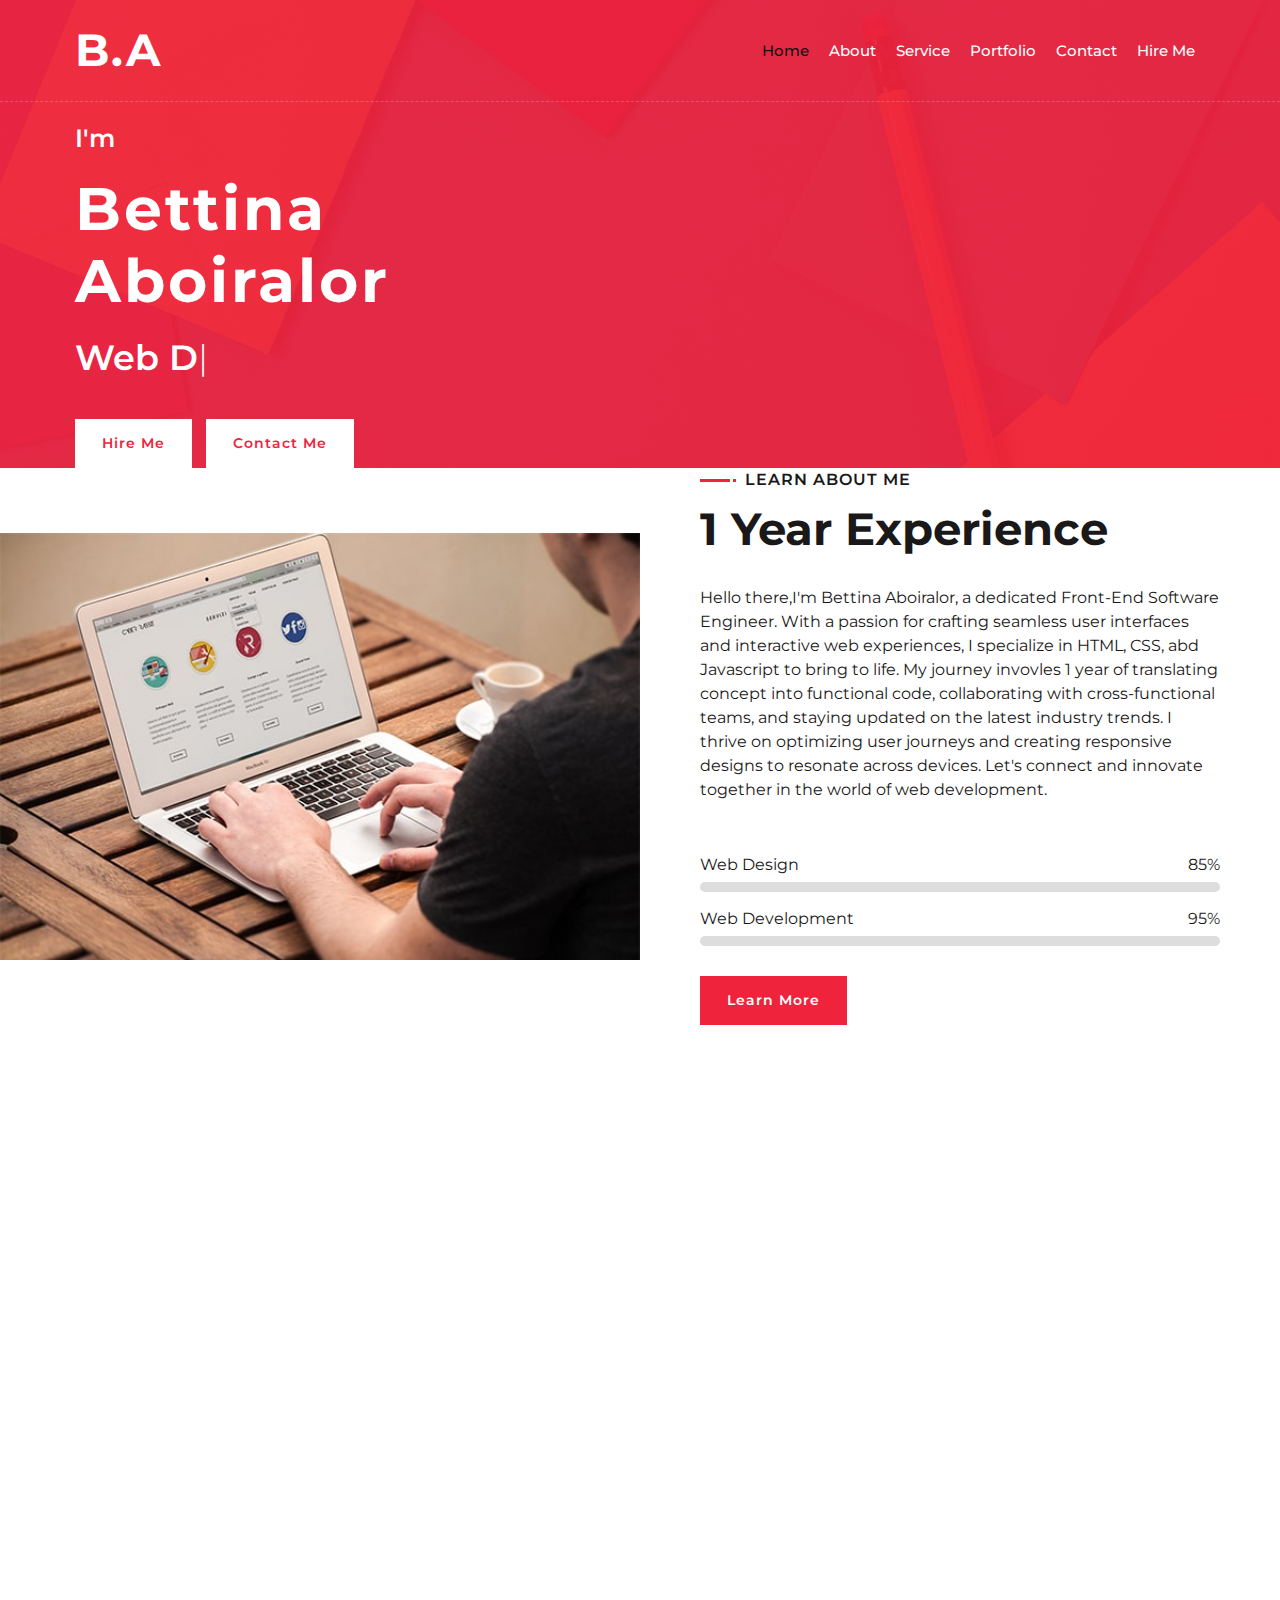
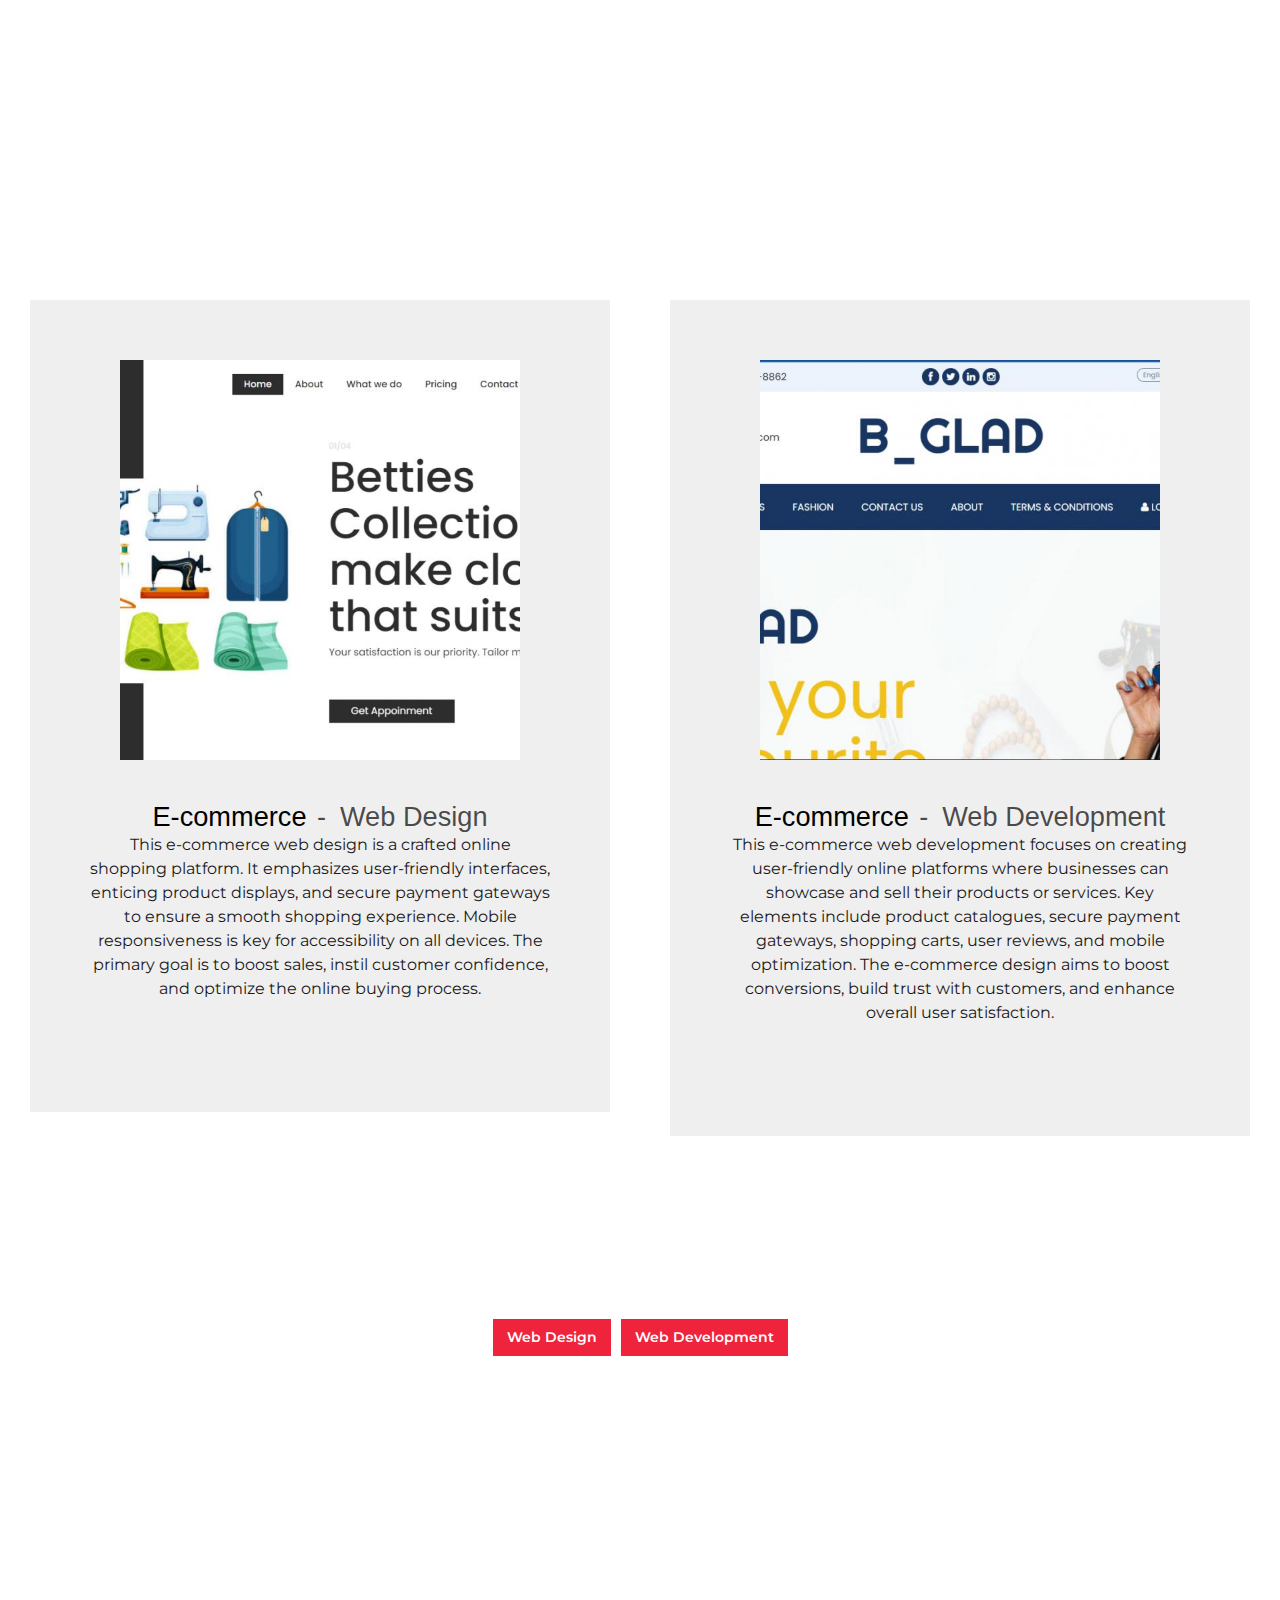
==== commit caf0949e: "Add files via upload" ====
--- a/index.html
+++ b/index.html
@@ -369,22 +369,22 @@
         <div class="container">
             <div class="footer-info">
                 <h2>Bettina Aboiralor</h2>
-                <h3>FCT, Abuja , Nigeria</h3>
+                <h3>FCT, Abuja , Nigeria.</h3>
                 <div class="footer-menu">
-                    <p>+234-8139-128-862</p>
-                    <p>bettinaaboiralor@gmail.com</p>
+                    <p>Contact: +234-8139-128-862</p>
+                    <p>Email: bettinaaboiralor@gmail.com</p>
                 </div>
                 <div class="footer-social">
                     <a href="https://twitter.com/QuinnBettie1?t=qSFgED2hx6zxRzD1YYDjOA&s=09"><i class="fab fa-twitter"></i></a>
                     <a href="https://www.facebook.com/bettina.aboiralor?mibextid=ZbWKwL"><i class="fab fa-facebook-f"></i></a>
                     <a href="https://www.youtube.com/@bettinaaboiralor"><i class="fab fa-youtube"></i></a>
                     <a href="https://instagram.com/b__glad?igshid=ZGUzMzM3NWJiOQ=="><i class="fab fa-instagram"></i></a>
-                    <a href="https://www.linkedin.com/in/bettina-eghonghon-6123a1281"><i class="fab fa-linkedin-in"></i></a>
+                    <a href="https://www.linkedin.com/in/bettina-eghonghon/"><i class="fab fa-linkedin-in"></i></a>
                 </div>
             </div>
         </div>
         <div class="container copyright">
-            <p>&copy; <a href="#">Bettina Aboiralor</a>, All Right Reserved
+            <p>&copy; <a href="#">2023 Bettina Aboiralor</a>, All Right Reserved
   
   </div>
     </div>
